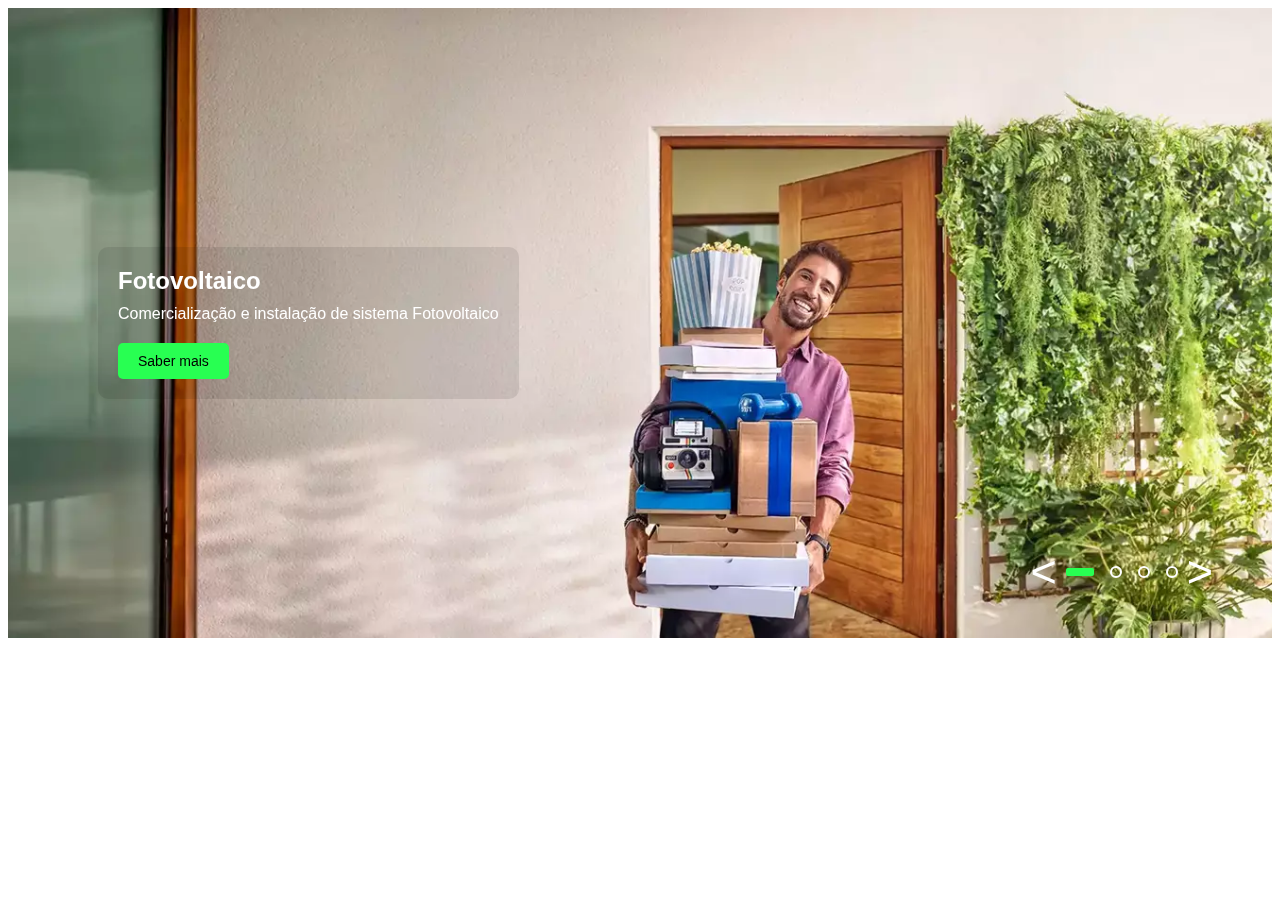
==== index.html @ 0aa98fdd "Add files via upload" ====
<!DOCTYPE html>
<html lang="en">
  <head>
    <meta charset="UTF-8" />
    <title>Custom Image Carousel</title>
    <!-- Swiper CSS -->
    <link rel="stylesheet" href="https://unpkg.com/swiper/swiper-bundle.min.css" />
    <style>
      #carousel {
        width: 100%;
        max-width: 1425px;
        height: 70vh; /* 70% of the viewport height */
        margin: auto;
        overflow: hidden;
        position: relative;
        font-family: Arial, sans-serif;
        background-color: #73a6ad; /* Corresponding background */
      }

      .swiper-wrapper {
        display: flex;
        height: 100%; /* Ensure ul takes full height of the carousel */
      }

      .swiper-slide {
        width: 100%;
        height: 100%; /* Ensure li takes full height of the carousel */
        position: relative;
      }

      #carousel img {
        width: 100%;
        height: 100%;
        object-fit: cover; /* Maintain aspect ratio, cover the container */
        display: block;
      }

      .HeadingSlider__content {
        display: flex;
        flex-direction: column;
        justify-content: center;
        align-items: flex-start; /* Align items to the start (left) */
        position: absolute;
        top: 50%;
        left: 90px;
        transform: translateY(-50%);
        background-color: rgba(0, 0, 0, 0.09);
        color: #fff;
        padding: 20px;
        border-radius: 10px;
      }

      .mainHeadingSlider__title {
        max-width: 618px;
        margin-bottom: 8px;
        font-size: 24px;
        margin: 0;
      }

      .mainHeadingSlider__description {
        font-size: 16px;
        max-width: 547px;
        margin: 10px 0;
      }

      .mainHeadingSlider__button {
        display: inline-block; /* Ensure the button keeps its intrinsic size */
        padding: 10px 20px;
        background-color: #28ff52;
        color: #000;
        text-decoration: none;
        border-radius: 5px;
        font-size: 14px;
        margin-top: 10px; /* Add some space above the button */
        width: auto; /* Ensure the button does not stretch */
      }

      #carousel .carousel-controls {
        position: absolute;
        bottom: 40px;
        right: 58px;
        display: flex;
        align-items: center;
        z-index: 10;
      }

      #carousel .carousel-control {
        display: inline-block;
        cursor: pointer;
        font-size: 45px;
        color: #ffffff;
        padding: 0px;
        margin: 0 1px; /* Space between controls and indicators */
      }

      #carousel .carousel-indicators {
        display: flex;
        align-items: center;
        justify-content: center;
        z-index: 10;
      }

      #carousel .dot {
        display: inline-block;
        width: 8px;
        height: 8px;
        border: 2px solid currentColor;
        background-color: transparent;
        border-radius: 100%;
        opacity: 1;
        margin: 0 8px;
        transition: width 0.25s ease;
        color: #ffffff;
        cursor: pointer;
      }

      #carousel .dot.active {
        width: 24px;
        height: 4px;
        border-radius: 2px;
        border: 2px solid #28ff52;
        background-color: #28ff52;
        margin: 0 8px;
        transition: width 0.25s ease;
        cursor: pointer;
      }
    </style>
  </head>
  <body>
    <div id="carousel" class="swiper-container">
      <div class="swiper-wrapper">
        <div class="swiper-slide">
          <a href="/fotovoltaico">
            <img src="1.webp" alt="Image 1" />
          </a>
          <div class="HeadingSlider__content">
            <h2 class="mainHeadingSlider__title">Fotovoltaico</h2>
            <p class="mainHeadingSlider__description">
              Comercialização e instalação de sistema Fotovoltaico
            </p>
            <a href="/fotovoltaico" class="mainHeadingSlider__button"
              >Saber mais</a
            >
          </div>
        </div>
        <div class="swiper-slide">
          <a href="/pagina-inicial">
            <img src="2.webp" alt="Image 2" />
          </a>
          <div class="HeadingSlider__content">
            <h2 class="mainHeadingSlider__title">Baterias</h2>
            <p class="mainHeadingSlider__description">
              Soluções em reparação e venda de baterias de lítio
            </p>
            <a href="/pagina-inicial" class="mainHeadingSlider__button"
              >Saber mais</a
            >
          </div>
        </div>
        <div class="swiper-slide"> 
          <a href="/safe-oakcharger" >
            <img src="3.webp" alt="Image 3" />
          </a>
          <div class="HeadingSlider__content">
            <h2 class="mainHeadingSlider__title">Safe OakCharger</h2>
            <p class="mainHeadingSlider__description">
              Segurança não é um luxo. Adira já seu plano e fique tranquilo
              contra os imprevistos.
            </p>
            <a href="/safe-oakcharger" class="mainHeadingSlider__button"
              >Saber mais</a
            >
          </div>
        </div>
        <div class="swiper-slide">
          <a href="/loja" >
            <img src="4.webp" alt="Image 4" />
        </a>
          <div class="HeadingSlider__content">
            <h2 class="mainHeadingSlider__title">Loja</h2>
            <p class="mainHeadingSlider__description">
              A maior e melhor loja baterias de lítio de Portugal.
            </p>
            <a href="/loja" class="mainHeadingSlider__button">Saber mais</a>
          </div>
        </div>
      </div>
      <div class="carousel-controls">
        <div class="carousel-control prev">&lt;</div>
        <div class="carousel-indicators">
          <div class="dot active"></div>
          <div class="dot"></div>
          <div class="dot"></div>
          <div class="dot"></div>
        </div>
        <div class="carousel-control next">&gt;</div>
      </div>
    </div>

    <!-- Swiper JS -->
    <script src="https://unpkg.com/swiper/swiper-bundle.min.js"></script>
    <script>
      document.addEventListener("DOMContentLoaded", function () {
        const swiper = new Swiper(".swiper-container", {
          loop: true,
          pagination: {
            el: ".carousel-indicators",
            clickable: true,
            renderBullet: function (index, className) {
              return `<div class="${className} dot"></div>`;
            },
          },
          navigation: {
            nextEl: ".next",
            prevEl: ".prev",
          },
          autoplay: {
            delay: 3000,
          },
        });

        const updateIndicators = () => {
          document.querySelectorAll(".dot").forEach((dot, index) => {
            dot.classList.toggle("active", index === swiper.realIndex);
          });
        };

        swiper.on("slideChange", updateIndicators);
        updateIndicators();
      });
    </script>
  </body>
</html>
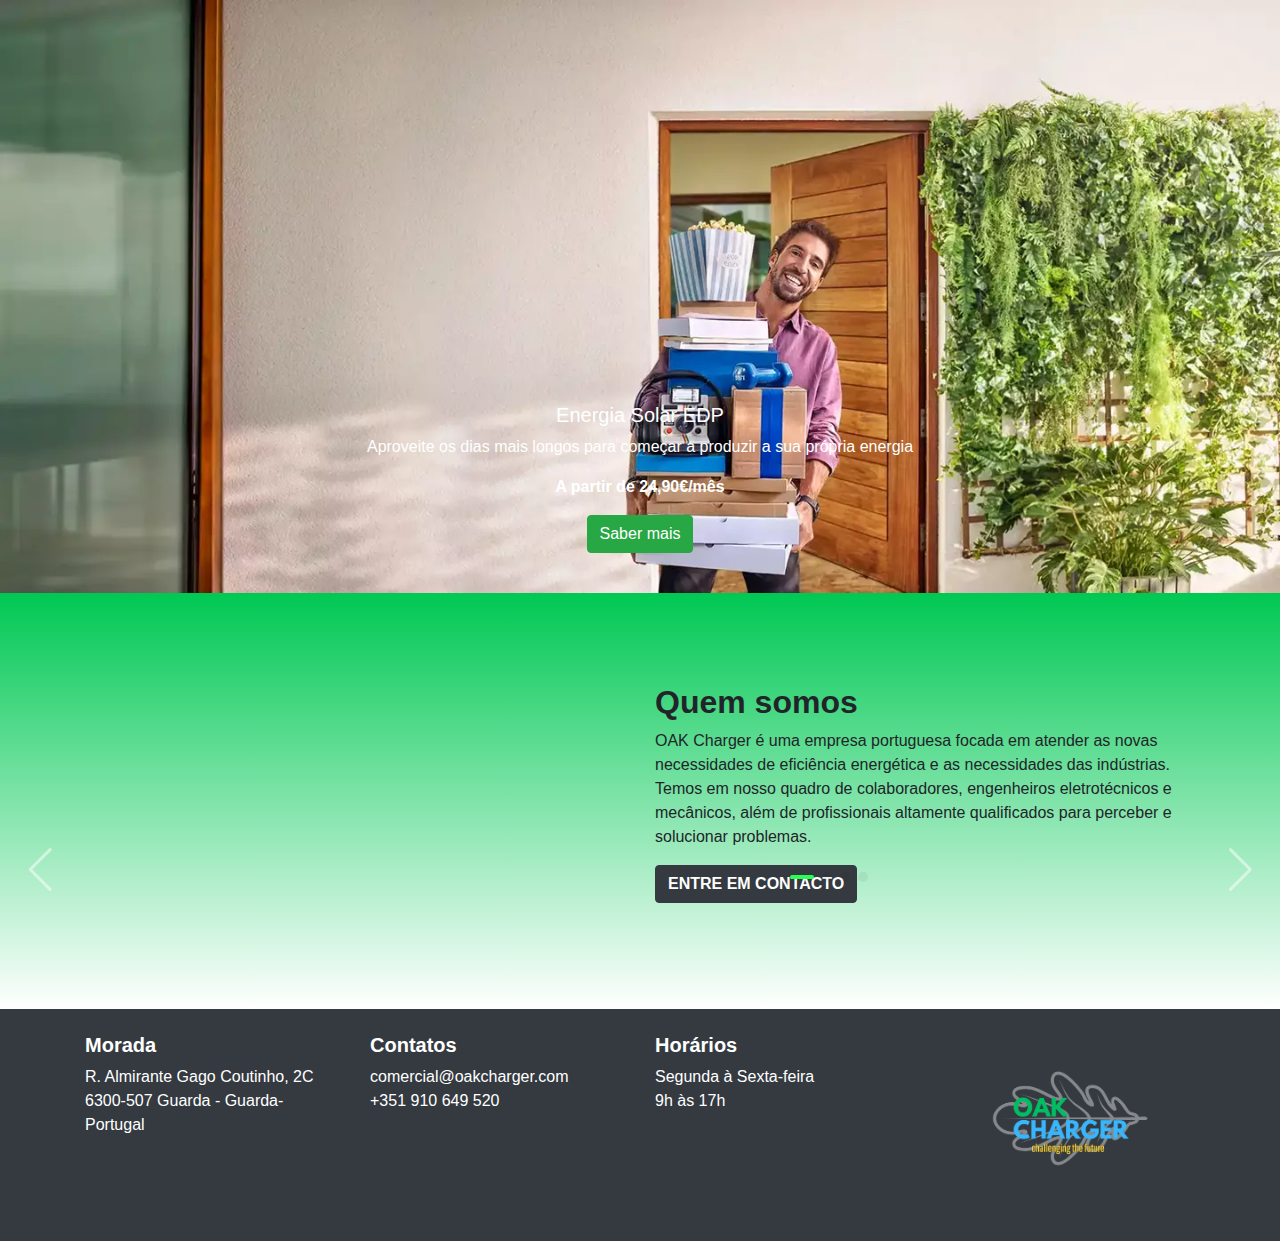
==== commit 5ec81cf1: "update init codig for verification" ====
--- a/index.html
+++ b/index.html
@@ -1,233 +1,138 @@
 <!DOCTYPE html>
-<html lang="en">
-  <head>
-    <meta charset="UTF-8" />
-    <title>Custom Image Carousel</title>
-    <!-- Swiper CSS -->
-    <link rel="stylesheet" href="https://unpkg.com/swiper/swiper-bundle.min.css" />
-    <style>
-      #carousel {
-        width: 100%;
-        max-width: 1425px;
-        height: 70vh; /* 70% of the viewport height */
-        margin: auto;
-        overflow: hidden;
-        position: relative;
-        font-family: Arial, sans-serif;
-        background-color: #73a6ad; /* Corresponding background */
-      }
+<html lang="pt">
+<head>
+    <meta charset="UTF-8">
+    <meta name="viewport" content="width=device-width, initial-scale=1.0">
+    <title>Inicial - OAK Charger</title>
+    <!-- Bootstrap CSS -->
+    <link href="https://maxcdn.bootstrapcdn.com/bootstrap/4.5.2/css/bootstrap.min.css" rel="stylesheet">
+    <link rel="stylesheet" href="https://unpkg.com/swiper/swiper-bundle.min.css">
+    <link rel="stylesheet" href="css/styles.css">
+</head>
+<body>
+    <!-- Carrossel -->
+    <div class="swiper-container">
+        <div class="swiper-wrapper">
+            <div class="swiper-slide">
+                <img src="/imgs/1.webp" class="img-fluid" alt="Imagem 1">
+                <div class="carousel-caption d-none d-md-block">
+                    <h5>Energia Solar EDP</h5>
+                    <p>Aproveite os dias mais longos para começar a produzir a sua própria energia</p>
+                    <p><strong>A partir de 24,90€/mês</strong></p>
+                    <a href="#saber-mais" class="btn btn-success">Saber mais</a>
+                </div>
+            </div>
+            <div class="swiper-slide">
+                <img src="/imgs/2.webp" class="img-fluid" alt="Imagem 2">
+                <div class="carousel-caption d-none d-md-block">
+                    <h5>Energia Solar EDP</h5>
+                    <p>Aproveite os dias mais longos para começar a produzir a sua própria energia</p>
+                    <p><strong>A partir de 24,90€/mês</strong></p>
+                    <a href="#saber-mais" class="btn btn-success">Saber mais</a>
+                </div>
+            </div>
+            <div class="swiper-slide">
+                <img src="/imgs/3.webp" class="img-fluid" alt="Imagem 3">
+                <div class="carousel-caption d-none d-md-block">
+                    <h5>Energia Solar EDP</h5>
+                    <p>Aproveite os dias mais longos para começar a produzir a sua própria energia</p>
+                    <p><strong>A partir de 24,90€/mês</strong></p>
+                    <a href="#saber-mais" class="btn btn-success">Saber mais</a>
+                </div>
+            </div>
+            <div class="swiper-slide">
+                <img src="/imgs/4.webp" class="img-fluid" alt="Imagem 4">
+                <div class="carousel-caption d-none d-md-block">
+                    <h5>Energia Solar EDP</h5>
+                    <p>Aproveite os dias mais longos para começar a produzir a sua própria energia</p>
+                    <p><strong>A partir de 24,90€/mês</strong></p>
+                    <a href="#saber-mais" class="btn btn-success">Saber mais</a>
+                </div>
+            </div>
+        </div>
+        <div class="carousel-controls">
+            <div class="swiper-button-prev prev"></div>
+            <div class="swiper-pagination carousel-indicators"></div>
+            <div class="swiper-button-next next"></div>
+        </div>
+    </div>
 
-      .swiper-wrapper {
-        display: flex;
-        height: 100%; /* Ensure ul takes full height of the carousel */
-      }
+    <!-- Seção "Quem Somos" -->
+    <section class="about-us-section bg-light py-5">
+        <div class="container">
+            <div class="row">
+                <div class="col-md-6 mb-3">
+                    <div class="embed-responsive embed-responsive-16by9">
+                        <iframe class="embed-responsive-item" src="https://www.youtube.com/embed/your-video-id" allowfullscreen></iframe>
+                    </div>
+                </div>
+                <div class="col-md-6 mb-3 d-flex flex-column justify-content-center">
+                    <h2>Quem somos</h2>
+                    <p>OAK Charger é uma empresa portuguesa focada em atender as novas necessidades de eficiência energética e as necessidades das indústrias. Temos em nosso quadro de colaboradores, engenheiros eletrotécnicos e mecânicos, além de profissionais altamente qualificados para perceber e solucionar problemas.</p>
+                    <a href="#contact" class="btn btn-dark mt-3 align-self-start">Entre em Contacto</a>
+                </div>
+            </div>
+        </div>
+    </section>
 
-      .swiper-slide {
-        width: 100%;
-        height: 100%; /* Ensure li takes full height of the carousel */
-        position: relative;
-      }
-
-      #carousel img {
-        width: 100%;
-        height: 100%;
-        object-fit: cover; /* Maintain aspect ratio, cover the container */
-        display: block;
-      }
-
-      .HeadingSlider__content {
-        display: flex;
-        flex-direction: column;
-        justify-content: center;
-        align-items: flex-start; /* Align items to the start (left) */
-        position: absolute;
-        top: 50%;
-        left: 90px;
-        transform: translateY(-50%);
-        background-color: rgba(0, 0, 0, 0.09);
-        color: #fff;
-        padding: 20px;
-        border-radius: 10px;
-      }
-
-      .mainHeadingSlider__title {
-        max-width: 618px;
-        margin-bottom: 8px;
-        font-size: 24px;
-        margin: 0;
-      }
-
-      .mainHeadingSlider__description {
-        font-size: 16px;
-        max-width: 547px;
-        margin: 10px 0;
-      }
-
-      .mainHeadingSlider__button {
-        display: inline-block; /* Ensure the button keeps its intrinsic size */
-        padding: 10px 20px;
-        background-color: #28ff52;
-        color: #000;
-        text-decoration: none;
-        border-radius: 5px;
-        font-size: 14px;
-        margin-top: 10px; /* Add some space above the button */
-        width: auto; /* Ensure the button does not stretch */
-      }
-
-      #carousel .carousel-controls {
-        position: absolute;
-        bottom: 40px;
-        right: 58px;
-        display: flex;
-        align-items: center;
-        z-index: 10;
-      }
-
-      #carousel .carousel-control {
-        display: inline-block;
-        cursor: pointer;
-        font-size: 45px;
-        color: #ffffff;
-        padding: 0px;
-        margin: 0 1px; /* Space between controls and indicators */
-      }
-
-      #carousel .carousel-indicators {
-        display: flex;
-        align-items: center;
-        justify-content: center;
-        z-index: 10;
-      }
-
-      #carousel .dot {
-        display: inline-block;
-        width: 8px;
-        height: 8px;
-        border: 2px solid currentColor;
-        background-color: transparent;
-        border-radius: 100%;
-        opacity: 1;
-        margin: 0 8px;
-        transition: width 0.25s ease;
-        color: #ffffff;
-        cursor: pointer;
-      }
-
-      #carousel .dot.active {
-        width: 24px;
-        height: 4px;
-        border-radius: 2px;
-        border: 2px solid #28ff52;
-        background-color: #28ff52;
-        margin: 0 8px;
-        transition: width 0.25s ease;
-        cursor: pointer;
-      }
-    </style>
-  </head>
-  <body>
-    <div id="carousel" class="swiper-container">
-      <div class="swiper-wrapper">
-        <div class="swiper-slide">
-          <a href="/fotovoltaico">
-            <img src="1.webp" alt="Image 1" />
-          </a>
-          <div class="HeadingSlider__content">
-            <h2 class="mainHeadingSlider__title">Fotovoltaico</h2>
-            <p class="mainHeadingSlider__description">
-              Comercialização e instalação de sistema Fotovoltaico
-            </p>
-            <a href="/fotovoltaico" class="mainHeadingSlider__button"
-              >Saber mais</a
-            >
-          </div>
+    <!-- Footer -->
+    <footer class="bg-dark text-white py-4">
+        <div class="container">
+            <div class="row">
+                <div class="col-md-3 col-12 mb-3">
+                    <h5>Morada</h5>
+                    <p>R. Almirante Gago Coutinho, 2C<br>
+                    6300-507 Guarda - Guarda- Portugal</p>
+                </div>
+                <div class="col-md-3 col-12 mb-3">
+                    <h5>Contatos</h5>
+                    <p>comercial@oakcharger.com<br>
+                    +351 910 649 520</p>
+                </div>
+                <div class="col-md-3 col-12 mb-3">
+                    <h5>Horários</h5>
+                    <p>Segunda à Sexta-feira<br>
+                    9h às 17h</p>
+                </div>
+                <div class="col-md-3 col-12 mb-3 d-flex align-items-center justify-content-center">
+                    <img src="/imgs/logo.avif" alt="Oak Charger Logo" class="img-fluid" style="max-width: 200px; max-height: 250px;">
+                </div>
+            </div>
         </div>
-        <div class="swiper-slide">
-          <a href="/pagina-inicial">
-            <img src="2.webp" alt="Image 2" />
-          </a>
-          <div class="HeadingSlider__content">
-            <h2 class="mainHeadingSlider__title">Baterias</h2>
-            <p class="mainHeadingSlider__description">
-              Soluções em reparação e venda de baterias de lítio
-            </p>
-            <a href="/pagina-inicial" class="mainHeadingSlider__button"
-              >Saber mais</a
-            >
-          </div>
-        </div>
-        <div class="swiper-slide"> 
-          <a href="/safe-oakcharger" >
-            <img src="3.webp" alt="Image 3" />
-          </a>
-          <div class="HeadingSlider__content">
-            <h2 class="mainHeadingSlider__title">Safe OakCharger</h2>
-            <p class="mainHeadingSlider__description">
-              Segurança não é um luxo. Adira já seu plano e fique tranquilo
-              contra os imprevistos.
-            </p>
-            <a href="/safe-oakcharger" class="mainHeadingSlider__button"
-              >Saber mais</a
-            >
-          </div>
-        </div>
-        <div class="swiper-slide">
-          <a href="/loja" >
-            <img src="4.webp" alt="Image 4" />
-        </a>
-          <div class="HeadingSlider__content">
-            <h2 class="mainHeadingSlider__title">Loja</h2>
-            <p class="mainHeadingSlider__description">
-              A maior e melhor loja baterias de lítio de Portugal.
-            </p>
-            <a href="/loja" class="mainHeadingSlider__button">Saber mais</a>
-          </div>
-        </div>
-      </div>
-      <div class="carousel-controls">
-        <div class="carousel-control prev">&lt;</div>
-        <div class="carousel-indicators">
-          <div class="dot active"></div>
-          <div class="dot"></div>
-          <div class="dot"></div>
-          <div class="dot"></div>
-        </div>
-        <div class="carousel-control next">&gt;</div>
-      </div>
-    </div>
+    </footer>
 
     <!-- Swiper JS -->
     <script src="https://unpkg.com/swiper/swiper-bundle.min.js"></script>
+    <!-- Custom JS -->
     <script>
-      document.addEventListener("DOMContentLoaded", function () {
-        const swiper = new Swiper(".swiper-container", {
-          loop: true,
-          pagination: {
-            el: ".carousel-indicators",
-            clickable: true,
-            renderBullet: function (index, className) {
-              return `<div class="${className} dot"></div>`;
-            },
-          },
-          navigation: {
-            nextEl: ".next",
-            prevEl: ".prev",
-          },
-          autoplay: {
-            delay: 3000,
-          },
+        document.addEventListener("DOMContentLoaded", function () {
+            const swiper = new Swiper(".swiper-container", {
+                loop: true,
+                pagination: {
+                    el: ".carousel-indicators",
+                    clickable: true,
+                    renderBullet: function (index, className) {
+                        return `<div class="${className} dot"></div>`;
+                    },
+                },
+                navigation: {
+                    nextEl: ".next",
+                    prevEl: ".prev",
+                },
+                autoplay: {
+                    delay: 3000,
+                },
+            });
+
+            const updateIndicators = () => {
+                document.querySelectorAll(".dot").forEach((dot, index) => {
+                    dot.classList.toggle("active", index === swiper.realIndex);
+                });
+            };
+
+            swiper.on("slideChange", updateIndicators);
+            updateIndicators();
         });
-
-        const updateIndicators = () => {
-          document.querySelectorAll(".dot").forEach((dot, index) => {
-            dot.classList.toggle("active", index === swiper.realIndex);
-          });
-        };
-
-        swiper.on("slideChange", updateIndicators);
-        updateIndicators();
-      });
     </script>
-  </body>
+</body>
 </html>
--- a/css/styles.css
+++ b/css/styles.css
@@ -0,0 +1,75 @@
+body {
+    font-family: Arial, sans-serif;
+}
+
+footer h5 {
+    font-weight: bold;
+}
+
+footer p {
+    margin: 0;
+}
+
+.about-us-section {
+    background: linear-gradient(to bottom, #00c853, #fff);
+}
+
+.about-us-section h2 {
+    font-weight: bold;
+}
+
+.about-us-section p {
+    margin: 0;
+}
+
+.about-us-section a.btn {
+    font-weight: bold;
+    text-transform: uppercase;
+}
+
+.carousel-controls {
+    position: absolute;
+    bottom: 10px;
+    right: 10px;
+    left: 10px;
+    display: flex;
+    align-items: center;
+    justify-content: space-between;
+    z-index: 15;
+}
+
+.swiper-button-prev, .swiper-button-next {
+    position: relative;
+    z-index: 15;
+    display: flex;
+    align-items: center;
+    justify-content: center;
+    width: 40px;
+    height: 40px;
+    color: #fff;
+    text-align: center;
+    opacity: 0.5;
+}
+
+.swiper-pagination {
+    display: flex;
+    justify-content: center;
+    align-items: center;
+}
+
+.dot {
+    width: 10px;
+    height: 10px;
+    margin: 0 5px;
+    background-color: rgba(0, 0, 0, 0.25);
+    border-radius: 50%;
+    transition: background-color 0.3s;
+}
+
+.dot.active {
+    width: 24px;
+    height: 4px;
+    border-radius: 2px;
+    background-color: #28ff52;
+    border: 2px solid #28ff52;
+}
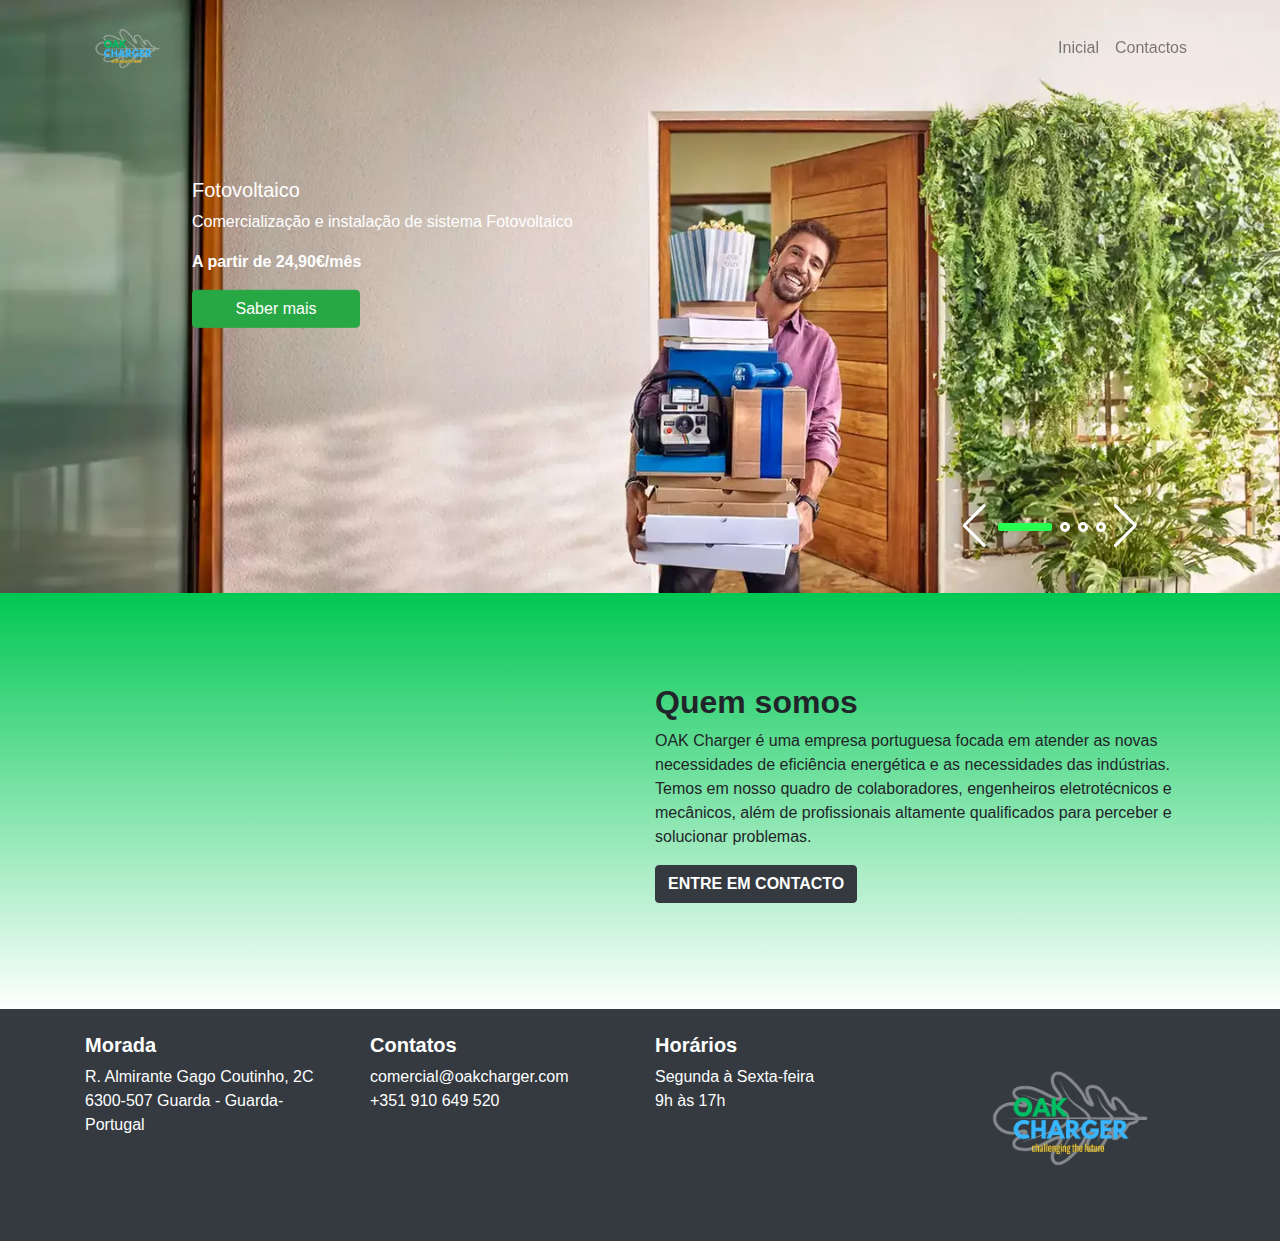
==== commit dbbc9ec1: "Update index.html" ====
--- a/index.html
+++ b/index.html
@@ -6,54 +6,92 @@
     <title>Inicial - OAK Charger</title>
     <!-- Bootstrap CSS -->
     <link href="https://maxcdn.bootstrapcdn.com/bootstrap/4.5.2/css/bootstrap.min.css" rel="stylesheet">
+    <!-- Swiper CSS -->
     <link rel="stylesheet" href="https://unpkg.com/swiper/swiper-bundle.min.css">
     <link rel="stylesheet" href="css/styles.css">
+    <!-- Font Awesome for icons -->
+    <link rel="stylesheet" href="https://cdnjs.cloudflare.com/ajax/libs/font-awesome/5.15.4/css/all.min.css">
 </head>
 <body>
-    <!-- Carrossel -->
+    <!-- Navbar -->
+    <nav id="navbar" class="navbar navbar-expand-lg fixed-top navbar-light">
+        <div class="container">
+            <a class="navbar-brand" href="/">
+                <img src="./imgs/logo.avif" alt="OAK Charger Logo" style="height: 70px;">
+            </a>
+            <button class="navbar-toggler" type="button" data-toggle="collapse" data-target="#navbarNav" aria-controls="navbarNav" aria-expanded="false" aria-label="Toggle navigation">
+                <span class="navbar-toggler-icon"></span>
+            </button>
+            <div class="collapse navbar-collapse justify-content-end" id="navbarNav">
+                <ul class="navbar-nav">
+                    <li class="nav-item">
+                        <a class="nav-link" href="/">Inicial</a>
+                    </li>
+                    <li class="nav-item">
+                        <a class="nav-link" href="pages/contactos.html">Contactos</a>
+                    </li>
+                </ul>
+            </div>
+        </div>
+    </nav>
+
+    <!-- Swiper -->
     <div class="swiper-container">
         <div class="swiper-wrapper">
             <div class="swiper-slide">
-                <img src="/imgs/1.webp" class="img-fluid" alt="Imagem 1">
+                <a href="/pages/fotovoltaico.html">
+                    <img src="./imgs/1.webp" class="d-block w-100 carousel-img" alt="Imagem fotovoltaico">
+                </a>
                 <div class="carousel-caption d-none d-md-block">
-                    <h5>Energia Solar EDP</h5>
-                    <p>Aproveite os dias mais longos para começar a produzir a sua própria energia</p>
+                    <h5>Fotovoltaico</h5>
+                    <p>Comercialização e instalação de sistema Fotovoltaico</p>
                     <p><strong>A partir de 24,90€/mês</strong></p>
-                    <a href="#saber-mais" class="btn btn-success">Saber mais</a>
+                    <a href="/pages/fotovoltaico.html" class="btn btn-success btn-saber-mais">Saber mais</a>
                 </div>
             </div>
             <div class="swiper-slide">
-                <img src="/imgs/2.webp" class="img-fluid" alt="Imagem 2">
+                <a href="/pages/bateria.html">
+                    <img src="./imgs/2.webp" class="d-block w-100 carousel-img" alt="Imagem lítio">
+
+                </a>
                 <div class="carousel-caption d-none d-md-block">
-                    <h5>Energia Solar EDP</h5>
-                    <p>Aproveite os dias mais longos para começar a produzir a sua própria energia</p>
+                    <h5>Baterias de lítio</h5>
+                    <p>Soluções em reparação e venda de baterias de lítio
+                    </p>
                     <p><strong>A partir de 24,90€/mês</strong></p>
-                    <a href="#saber-mais" class="btn btn-success">Saber mais</a>
+                    <a href="/pages/bateria.html" class="btn btn-success btn-saber-mais">Saber mais</a>
                 </div>
             </div>
             <div class="swiper-slide">
-                <img src="/imgs/3.webp" class="img-fluid" alt="Imagem 3">
+                <a href="/pages/safe-oakcharger.html">
+                    <img src="./imgs/3.webp" class="d-block w-100 carousel-img" alt="Imagem 3">
+                </a>
                 <div class="carousel-caption d-none d-md-block">
-                    <h5>Energia Solar EDP</h5>
-                    <p>Aproveite os dias mais longos para começar a produzir a sua própria energia</p>
+                    <h5>Segurança não é um luxo</h5>
+                    <p>
+
+                        Adira já seu plano e fique tranquilo contra os imprevistos.</p>
                     <p><strong>A partir de 24,90€/mês</strong></p>
-                    <a href="#saber-mais" class="btn btn-success">Saber mais</a>
+                    <a href="/pages/safe-oakcharger.html" class="btn btn-success btn-saber-mais">Saber mais</a>
                 </div>
             </div>
             <div class="swiper-slide">
-                <img src="/imgs/4.webp" class="img-fluid" alt="Imagem 4">
+                <a href="/pages/loja.html">
+                    <img src="./imgs/4.webp" class="d-block w-100 carousel-img" alt="Imagem Loja">
+                </a>
                 <div class="carousel-caption d-none d-md-block">
                     <h5>Energia Solar EDP</h5>
-                    <p>Aproveite os dias mais longos para começar a produzir a sua própria energia</p>
+                    <p>maior e melhor loja baterias de lítio de Portugal</p>
                     <p><strong>A partir de 24,90€/mês</strong></p>
-                    <a href="#saber-mais" class="btn btn-success">Saber mais</a>
+                    <a href="/pages/loja.html" class="btn btn-success btn-saber-mais">Saber mais</a>
                 </div>
             </div>
         </div>
-        <div class="carousel-controls">
-            <div class="swiper-button-prev prev"></div>
-            <div class="swiper-pagination carousel-indicators"></div>
-            <div class="swiper-button-next next"></div>
+        <!-- Add Pagination and Navigation -->
+        <div class="swiper-controls">
+            <div class="swiper-button-prev"></div>
+            <div class="swiper-pagination"></div>
+            <div class="swiper-button-next"></div>
         </div>
     </div>
 
@@ -63,7 +101,7 @@
             <div class="row">
                 <div class="col-md-6 mb-3">
                     <div class="embed-responsive embed-responsive-16by9">
-                        <iframe class="embed-responsive-item" src="https://www.youtube.com/embed/your-video-id" allowfullscreen></iframe>
+                        <iframe class="embed-responsive-item" width="486" height="273" src="https://www.youtube.com/embed/bVKfEsIq-BM?list=TLGGEj_DQ574YowxNjA1MjAyNA" title="OAK Charger - Apresentação" frameborder="0" allow="accelerometer; autoplay; clipboard-write; encrypted-media; gyroscope; picture-in-picture; web-share" referrerpolicy="strict-origin-when-cross-origin" allowfullscreen></iframe>
                     </div>
                 </div>
                 <div class="col-md-6 mb-3 d-flex flex-column justify-content-center">
@@ -95,43 +133,42 @@
                     9h às 17h</p>
                 </div>
                 <div class="col-md-3 col-12 mb-3 d-flex align-items-center justify-content-center">
-                    <img src="/imgs/logo.avif" alt="Oak Charger Logo" class="img-fluid" style="max-width: 200px; max-height: 250px;">
+                    <img src="./imgs/logo.avif" alt="Oak Charger Logo" class="img-fluid" style="max-width: 200px; max-height: 250px;">
                 </div>
             </div>
         </div>
     </footer>
 
-    <!-- Swiper JS -->
+    <!-- jQuery, Bootstrap JS, Swiper JS and dependencies -->
+    <script src="https://code.jquery.com/jquery-3.5.1.min.js"></script>
+    <script src="https://cdn.jsdelivr.net/npm/@popperjs/core@2.9.2/dist/umd/popper.min.js"></script>
+    <script src="https://maxcdn.bootstrapcdn.com/bootstrap/4.5.2/js/bootstrap.min.js"></script>
     <script src="https://unpkg.com/swiper/swiper-bundle.min.js"></script>
-    <!-- Custom JS -->
     <script>
-        document.addEventListener("DOMContentLoaded", function () {
-            const swiper = new Swiper(".swiper-container", {
-                loop: true,
-                pagination: {
-                    el: ".carousel-indicators",
-                    clickable: true,
-                    renderBullet: function (index, className) {
-                        return `<div class="${className} dot"></div>`;
-                    },
-                },
-                navigation: {
-                    nextEl: ".next",
-                    prevEl: ".prev",
-                },
-                autoplay: {
-                    delay: 3000,
-                },
-            });
+        // JavaScript para alternar a classe da navbar ao rolar a página
+        window.onscroll = function() {
+            var navbar = document.getElementById("navbar");
+            if (window.scrollY > 50) {
+                navbar.classList.add("navbar-scroll");
+            } else {
+                navbar.classList.remove("navbar-scroll");
+            }
+        };
 
-            const updateIndicators = () => {
-                document.querySelectorAll(".dot").forEach((dot, index) => {
-                    dot.classList.toggle("active", index === swiper.realIndex);
-                });
-            };
-
-            swiper.on("slideChange", updateIndicators);
-            updateIndicators();
+        // JavaScript para inicializar o Swiper
+        var swiper = new Swiper('.swiper-container', {
+            loop: true,
+            pagination: {
+                el: '.swiper-pagination',
+                clickable: true,
+            },
+            navigation: {
+                nextEl: '.swiper-button-next',
+                prevEl: '.swiper-button-prev',
+            },
+            autoplay: {
+                delay: 5000,
+            },
         });
     </script>
 </body>
--- a/css/styles.css
+++ b/css/styles.css
@@ -1,5 +1,27 @@
 body {
     font-family: Arial, sans-serif;
+}
+
+.navbar {
+    transition: background-color 0.3s, box-shadow 0.3s;
+}
+
+.navbar-light {
+    background-color: transparent;
+}
+
+.navbar-scroll {
+    background-color: white !important;
+    box-shadow: 0 2px 4px rgba(0,0,0,0.1);
+}
+
+.navbar-nav .nav-link {
+    color: green;
+}
+
+.navbar-nav .nav-link.active {
+    color: blue;
+    font-weight: bold;
 }
 
 footer h5 {
@@ -27,49 +49,105 @@
     text-transform: uppercase;
 }
 
-.carousel-controls {
+.carousel-inner {
+    display: flex;
+    align-items: center; /* Vertically center items */
+}
+
+.carousel-caption {
+    left: 15%;
+    right: auto;
+    text-align: left;
+    top: 50%;
+    transform: translateY(-50%);
+}
+
+.swiper-container {
+    position: relative;
+}
+
+.swiper-controls {
     position: absolute;
-    bottom: 10px;
-    right: 10px;
-    left: 10px;
+    bottom: 100px;
+    right: 10%;
     display: flex;
     align-items: center;
-    justify-content: space-between;
-    z-index: 15;
+    gap: 5px;
+    width: 200px
 }
 
-.swiper-button-prev, .swiper-button-next {
-    position: relative;
-    z-index: 15;
-    display: flex;
-    align-items: center;
-    justify-content: center;
-    width: 40px;
-    height: 40px;
+.swiper-button-prev,
+.swiper-button-next {
+    display: inline-block;
+    cursor: pointer;
+    font-size: 45px;
     color: #fff;
-    text-align: center;
-    opacity: 0.5;
+    padding: 0;
+    margin: 0 1px;
+    transition: color 0.3s;
+}
+
+.swiper-button-prev:hover,
+.swiper-button-next:hover {
+    color: #28ff52;
 }
 
 .swiper-pagination {
     display: flex;
+    align-items: center;
     justify-content: center;
-    align-items: center;
+    top:34px !important;
 }
 
-.dot {
+.swiper-pagination .swiper-pagination-bullet {
     width: 10px;
     height: 10px;
-    margin: 0 5px;
-    background-color: rgba(0, 0, 0, 0.25);
-    border-radius: 50%;
-    transition: background-color 0.3s;
+    border: 3px solid #fff;
+    background-color: transparent;
+    border-radius: 100%;
+    opacity: 1;
+    margin: 0 8px;
+    transition: width 0.25s ease;
+    cursor: pointer;
 }
 
-.dot.active {
-    width: 24px;
-    height: 4px;
+.swiper-pagination .swiper-pagination-bullet-active {
+    width: 54px;
+    height: 8px;
     border-radius: 2px;
     background-color: #28ff52;
     border: 2px solid #28ff52;
 }
+
+.btn-saber-mais {
+    min-width: 168px;
+}
+
+.carousel-img {
+    object-fit: cover;
+    height: 100%;
+}
+
+/* Media queries for responsive design */
+@media (max-width: 768px) {
+    .carousel-inner {
+        height: 50vh; /* Adjust height for mobile */
+    }
+    .carousel-caption {
+        font-size: 14px;
+    }
+    .btn-saber-mais {
+        font-size: 12px;
+        padding: 8px 12px;
+    }
+}
+
+@media (max-width: 576px) {
+    .carousel-caption {
+        font-size: 12px;
+    }
+    .btn-saber-mais {
+        font-size: 10px;
+        padding: 6px 10px;
+    }
+}
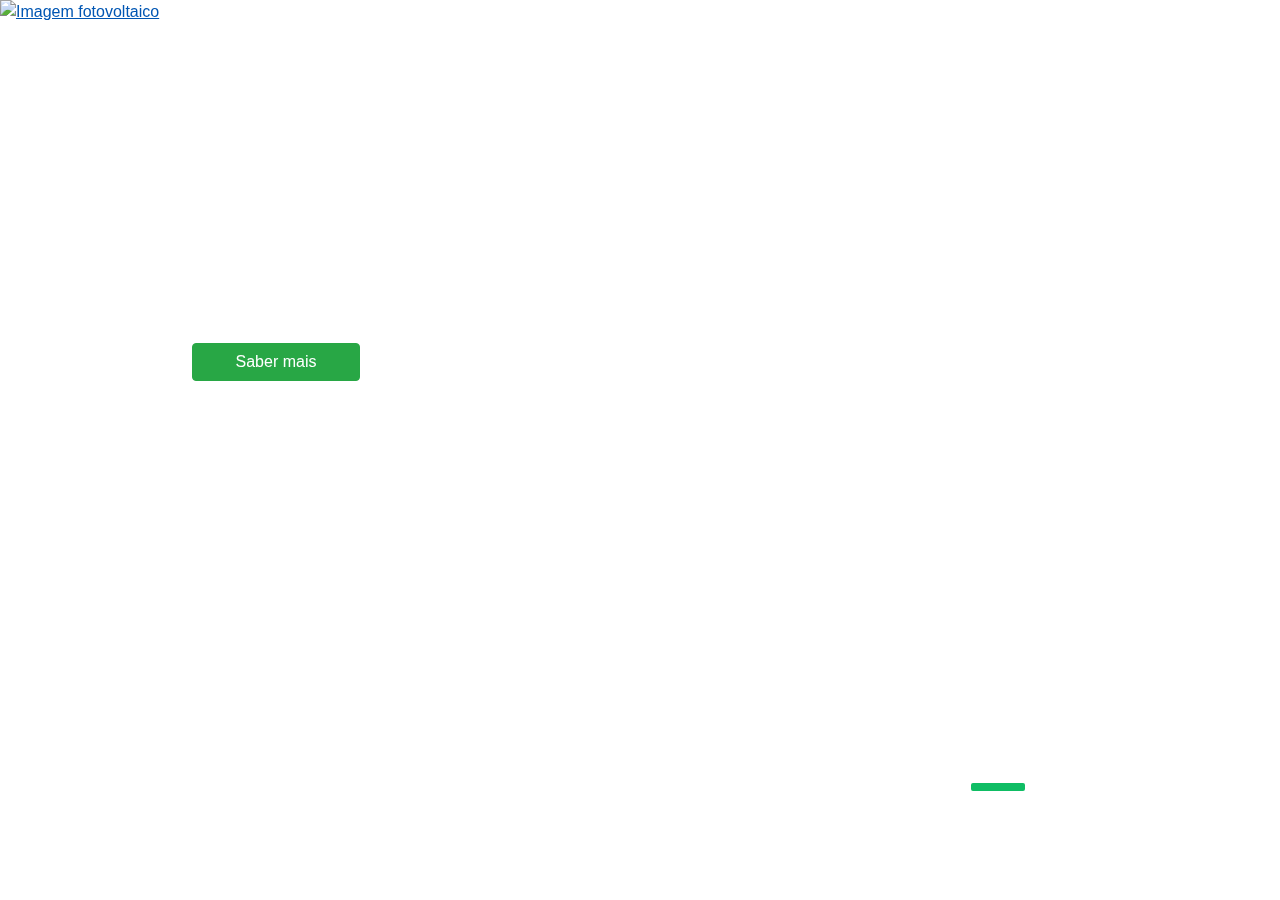
==== commit d2db7358: "Update index.html" ====
--- a/index.html
+++ b/index.html
@@ -1,151 +1,178 @@
 <!DOCTYPE html>
-<html lang="pt">
+<html>
 <head>
-    <meta charset="UTF-8">
+<meta charset="UTF-8">
     <meta name="viewport" content="width=device-width, initial-scale=1.0">
-    <title>Inicial - OAK Charger</title>
-    <!-- Bootstrap CSS -->
+
     <link href="https://maxcdn.bootstrapcdn.com/bootstrap/4.5.2/css/bootstrap.min.css" rel="stylesheet">
     <!-- Swiper CSS -->
     <link rel="stylesheet" href="https://unpkg.com/swiper/swiper-bundle.min.css">
-    <link rel="stylesheet" href="css/styles.css">
     <!-- Font Awesome for icons -->
     <link rel="stylesheet" href="https://cdnjs.cloudflare.com/ajax/libs/font-awesome/5.15.4/css/all.min.css">
+<title>Page Title</title>
 </head>
 <body>
-    <!-- Navbar -->
-    <nav id="navbar" class="navbar navbar-expand-lg fixed-top navbar-light">
-        <div class="container">
-            <a class="navbar-brand" href="/">
-                <img src="./imgs/logo.avif" alt="OAK Charger Logo" style="height: 70px;">
-            </a>
-            <button class="navbar-toggler" type="button" data-toggle="collapse" data-target="#navbarNav" aria-controls="navbarNav" aria-expanded="false" aria-label="Toggle navigation">
-                <span class="navbar-toggler-icon"></span>
-            </button>
-            <div class="collapse navbar-collapse justify-content-end" id="navbarNav">
-                <ul class="navbar-nav">
-                    <li class="nav-item">
-                        <a class="nav-link" href="/">Inicial</a>
-                    </li>
-                    <li class="nav-item">
-                        <a class="nav-link" href="pages/contactos.html">Contactos</a>
-                    </li>
-                </ul>
-            </div>
-        </div>
-    </nav>
-
-    <!-- Swiper -->
+    <style>
+        body {
+margin: 0 !important;
+            font-family: 'League Spartan', sans-serif !important;
+width: 100vw; height: 100vh; object-fit: cover; margin: 0;
+        }
+ .secao { margin: 0 !important;}
+        .carousel-inner {
+            display: flex !important;
+            align-items: center !important;
+        }
+        .carousel-caption {
+            left: 15% !important;
+            right: auto !important;
+            text-align: left !important;
+            top: 50% !important;
+            transform: translateY(-50%) !important;
+        }
+        .swiper-container {
+            position: relative !important;
+            width: 100vw; height: 100vh; object-fit: cover; margin: 0;
+        }
+        .swiper-controls {
+            position: absolute !important;
+            bottom: 100px !important;
+            right: 10% !important;
+            display: flex !important;
+            align-items: center !important;
+            gap: 5px !important;
+            width: 230px !important;
+            color: blue;
+            background: blue;
+        }
+        .swiper-button-prev, .swiper-button-next {
+            display: inline-block !important;
+            cursor: pointer !important;
+            font-size: 45px !important;
+            //top: 50% !important;
+            color: #fff !important;
+            margin-top: -47px !important;
+            transition: color 0.3s !important;
+            
+        }
+        .swiper-button-prev:hover,
+        .swiper-button-next:hover {
+            color: #0FBD64 !important;
+        }
+        .swiper-pagination {
+            display: flex !important;
+            align-items: center !important;
+            justify-content: center !important;
+            top: 34px !important !important;
+        }
+        .swiper-pagination .swiper-pagination-bullet {
+            width: 10px !important;
+            height: 10px !important;
+            border: 3px solid #fff !important;
+            background-color: transparent !important;
+            border-radius: 100% !important;
+            opacity: 1 !important;
+            margin: 0 8px !important;
+            transition: width 0.25s ease !important;
+            cursor: pointer !important;
+        }
+        .swiper-pagination .swiper-pagination-bullet-active {
+            width: 54px !important;
+            height: 8px !important;
+            border-radius: 2px !important;
+            background-color: #0FBD64 !important;
+            border: 2px solid #0FBD64 !important;
+        }
+        .btn-saber-mais {
+            min-width: 168px !important;
+        }
+        .carousel-img {
+            object-fit: cover !important;
+            height: 100% !important;
+        }
+        @media (max-width: 768px) {
+            .carousel-inner {
+                height: 50vh !important;
+            }
+            .carousel-caption {
+                font-size: 14px !important;
+            }
+            .btn-saber-mais {
+                font-size: 12px !important;
+                padding: 8px 12px !important;
+            }
+            .swiper-controls {
+                display: none !important;
+            }
+        }
+        @media (max-width: 576px) {
+            .carousel-caption {
+                font-size: 12px !important;
+            }
+            .btn-saber-mais {
+                font-size: 10px !important;
+                padding: 6px 10px !important;
+            }
+        }
+    </style>
     <div class="swiper-container">
         <div class="swiper-wrapper">
             <div class="swiper-slide">
-                <a href="/pages/fotovoltaico.html">
-                    <img src="./imgs/1.webp" class="d-block w-100 carousel-img" alt="Imagem fotovoltaico">
-                </a>
-                <div class="carousel-caption d-none d-md-block">
-                    <h5>Fotovoltaico</h5>
-                    <p>Comercialização e instalação de sistema Fotovoltaico</p>
-                    <p><strong>A partir de 24,90€/mês</strong></p>
-                    <a href="/pages/fotovoltaico.html" class="btn btn-success btn-saber-mais">Saber mais</a>
-                </div>
-            </div>
-            <div class="swiper-slide">
-                <a href="/pages/bateria.html">
-                    <img src="./imgs/2.webp" class="d-block w-100 carousel-img" alt="Imagem lítio">
-
-                </a>
-                <div class="carousel-caption d-none d-md-block">
+                <a href="https://oakcharger.com/fotovoltaico" target="_parent">
+                    <img src="https://files.fm/thumb_show.php?i=s5kqn2v5vh" class="d-block w-100 carousel-img" alt="Imagem fotovoltaico">
+                </a>
+                <div class="carousel-caption d-none d-md-block">
+                    <h1>Painéis Fotovoltaicos</h1>
+                    <h5>Instalação de Painéis Fotovoltaicos e Manutenção.</h5>
+                    <!--<h5><strong>A partir de 24,90€/mês</strong></h5>-->
+                    <a href="https://oakcharger.com/fotovoltaico" class="btn btn-success btn-saber-mais" target="_parent">Saber mais</a>
+                </div>
+            </div>
+            <div class="swiper-slide">
+                <a href="https://oakcharger.com/baterias" target="_parent">
+                    <img src="https://files.fm/thumb_show.php?i=j2kdtrt2bh" class="d-block w-100 carousel-img" alt="Imagem lítio">
+                </a>
+                <div class="carousel-caption d-none d-md-block">
+                    <h1>Baterias de Lítio</h1>
+                    <h5>Manutenção e Venda de Packs de baterias de lítio para seu veículo, residência ou trotinete.</h5>
+                    <a href="https://oakcharger.com/baterias" class="btn btn-success btn-saber-mais" target="_parent">Saber mais</a>
+                </div>
+            </div>
+            <div class="swiper-slide">
+                <a href="https://oakcharger.com/safe-oakcharger" target="_parent">
+                    <img src="https://files.fm/thumb_show.php?i=ze38888ts7" class="d-block w-100 carousel-img" alt="Imagem 3">
+                </a>
+                <div class="carousel-caption d-none d-md-block">
+                    <h1>Safe OakCharger</h1>
+                    <h5>Não conte com a sorte!</h5>
+                    <h5>A Oak Charger garante e certifica sua bateria de lítio para que não te preocupes mais.</h5>
+                    <a href="https://oakcharger.com/safe-oakcharger" class="btn btn-success btn-saber-mais" target="_parent">Saber mais</a>
+                </div>
+            </div>
+            <div class="swiper-slide">
+                <a href="https://oakcharger.com/loja" target="_parent">
+                    <img src="https://files.fm/thumb_show.php?i=y6pjmzqgac" class="d-block w-100 carousel-img" alt="Imagem Loja">
+                </a>
+                <div class="carousel-caption d-none d-md-block">
+                    <h1>Loja Online</h1>
+                    <h5>Painéis Solares</h5>
                     <h5>Baterias de lítio</h5>
-                    <p>Soluções em reparação e venda de baterias de lítio
-                    </p>
-                    <p><strong>A partir de 24,90€/mês</strong></p>
-                    <a href="/pages/bateria.html" class="btn btn-success btn-saber-mais">Saber mais</a>
-                </div>
-            </div>
-            <div class="swiper-slide">
-                <a href="/pages/safe-oakcharger.html">
-                    <img src="./imgs/3.webp" class="d-block w-100 carousel-img" alt="Imagem 3">
-                </a>
-                <div class="carousel-caption d-none d-md-block">
-                    <h5>Segurança não é um luxo</h5>
-                    <p>
-
-                        Adira já seu plano e fique tranquilo contra os imprevistos.</p>
-                    <p><strong>A partir de 24,90€/mês</strong></p>
-                    <a href="/pages/safe-oakcharger.html" class="btn btn-success btn-saber-mais">Saber mais</a>
-                </div>
-            </div>
-            <div class="swiper-slide">
-                <a href="/pages/loja.html">
-                    <img src="./imgs/4.webp" class="d-block w-100 carousel-img" alt="Imagem Loja">
-                </a>
-                <div class="carousel-caption d-none d-md-block">
-                    <h5>Energia Solar EDP</h5>
-                    <p>maior e melhor loja baterias de lítio de Portugal</p>
-                    <p><strong>A partir de 24,90€/mês</strong></p>
-                    <a href="/pages/loja.html" class="btn btn-success btn-saber-mais">Saber mais</a>
+                    <h5>Materiais elétricos para sua casa</h5>
+                    <a href="https://oakcharger.com/loja" class="btn btn-success btn-saber-mais" target="_parent">Saber mais</a>
                 </div>
             </div>
         </div>
-        <!-- Add Pagination and Navigation -->
         <div class="swiper-controls">
             <div class="swiper-button-prev"></div>
             <div class="swiper-pagination"></div>
             <div class="swiper-button-next"></div>
         </div>
     </div>
-
-    <!-- Seção "Quem Somos" -->
-    <section class="about-us-section bg-light py-5">
-        <div class="container">
-            <div class="row">
-                <div class="col-md-6 mb-3">
-                    <div class="embed-responsive embed-responsive-16by9">
-                        <iframe class="embed-responsive-item" width="486" height="273" src="https://www.youtube.com/embed/bVKfEsIq-BM?list=TLGGEj_DQ574YowxNjA1MjAyNA" title="OAK Charger - Apresentação" frameborder="0" allow="accelerometer; autoplay; clipboard-write; encrypted-media; gyroscope; picture-in-picture; web-share" referrerpolicy="strict-origin-when-cross-origin" allowfullscreen></iframe>
-                    </div>
-                </div>
-                <div class="col-md-6 mb-3 d-flex flex-column justify-content-center">
-                    <h2>Quem somos</h2>
-                    <p>OAK Charger é uma empresa portuguesa focada em atender as novas necessidades de eficiência energética e as necessidades das indústrias. Temos em nosso quadro de colaboradores, engenheiros eletrotécnicos e mecânicos, além de profissionais altamente qualificados para perceber e solucionar problemas.</p>
-                    <a href="#contact" class="btn btn-dark mt-3 align-self-start">Entre em Contacto</a>
-                </div>
-            </div>
-        </div>
-    </section>
-
-    <!-- Footer -->
-    <footer class="bg-dark text-white py-4">
-        <div class="container">
-            <div class="row">
-                <div class="col-md-3 col-12 mb-3">
-                    <h5>Morada</h5>
-                    <p>R. Almirante Gago Coutinho, 2C<br>
-                    6300-507 Guarda - Guarda- Portugal</p>
-                </div>
-                <div class="col-md-3 col-12 mb-3">
-                    <h5>Contatos</h5>
-                    <p>comercial@oakcharger.com<br>
-                    +351 910 649 520</p>
-                </div>
-                <div class="col-md-3 col-12 mb-3">
-                    <h5>Horários</h5>
-                    <p>Segunda à Sexta-feira<br>
-                    9h às 17h</p>
-                </div>
-                <div class="col-md-3 col-12 mb-3 d-flex align-items-center justify-content-center">
-                    <img src="./imgs/logo.avif" alt="Oak Charger Logo" class="img-fluid" style="max-width: 200px; max-height: 250px;">
-                </div>
-            </div>
-        </div>
-    </footer>
-
-    <!-- jQuery, Bootstrap JS, Swiper JS and dependencies -->
     <script src="https://code.jquery.com/jquery-3.5.1.min.js"></script>
     <script src="https://cdn.jsdelivr.net/npm/@popperjs/core@2.9.2/dist/umd/popper.min.js"></script>
     <script src="https://maxcdn.bootstrapcdn.com/bootstrap/4.5.2/js/bootstrap.min.js"></script>
     <script src="https://unpkg.com/swiper/swiper-bundle.min.js"></script>
     <script>
-        // JavaScript para alternar a classe da navbar ao rolar a página
         window.onscroll = function() {
             var navbar = document.getElementById("navbar");
             if (window.scrollY > 50) {
@@ -155,7 +182,6 @@
             }
         };
 
-        // JavaScript para inicializar o Swiper
         var swiper = new Swiper('.swiper-container', {
             loop: true,
             pagination: {
@@ -171,5 +197,6 @@
             },
         });
     </script>
+
 </body>
 </html>
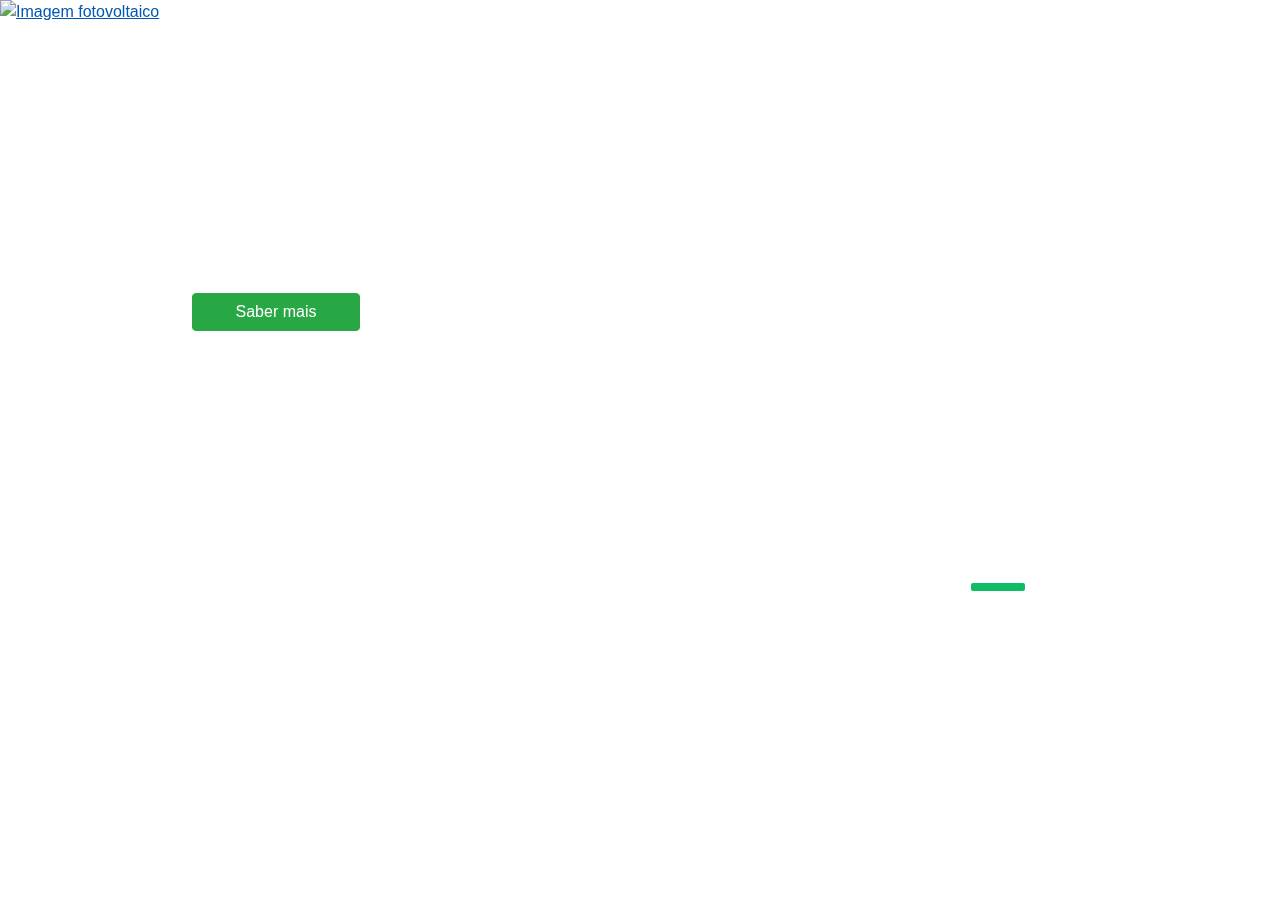
==== commit c3520cd9: "Update index.html" ====
--- a/index.html
+++ b/index.html
@@ -2,23 +2,22 @@
 <html>
 <head>
 <meta charset="UTF-8">
-    <meta name="viewport" content="width=device-width, initial-scale=1.0">
+<meta name="viewport" content="width=device-width, initial-scale=1.0">
 
-    <link href="https://maxcdn.bootstrapcdn.com/bootstrap/4.5.2/css/bootstrap.min.css" rel="stylesheet">
-    <!-- Swiper CSS -->
-    <link rel="stylesheet" href="https://unpkg.com/swiper/swiper-bundle.min.css">
-    <!-- Font Awesome for icons -->
-    <link rel="stylesheet" href="https://cdnjs.cloudflare.com/ajax/libs/font-awesome/5.15.4/css/all.min.css">
+<link href="https://maxcdn.bootstrapcdn.com/bootstrap/4.5.2/css/bootstrap.min.css" rel="stylesheet">
+<!-- Swiper CSS -->
+<link rel="stylesheet" href="https://unpkg.com/swiper/swiper-bundle.min.css">
+<!-- Font Awesome for icons -->
+<link rel="stylesheet" href="https://cdnjs.cloudflare.com/ajax/libs/font-awesome/5.15.4/css/all.min.css">
 <title>Page Title</title>
 </head>
 <body>
     <style>
-        body {
-margin: 0 !important;
+        body { 
             font-family: 'League Spartan', sans-serif !important;
-width: 100vw; height: 100vh; object-fit: cover; margin: 0;
-        }
- .secao { margin: 0 !important;}
+            height:100%;
+        }
+      
         .carousel-inner {
             display: flex !important;
             align-items: center !important;
@@ -28,11 +27,12 @@
             right: auto !important;
             text-align: left !important;
             top: 50% !important;
-            transform: translateY(-50%) !important;
+            transform: translateY(-50%) !important;   
         }
         .swiper-container {
             position: relative !important;
-            width: 100vw; height: 100vh; object-fit: cover; margin: 0;
+             
+            height: 700px;  
         }
         .swiper-controls {
             position: absolute !important;
@@ -42,18 +42,14 @@
             align-items: center !important;
             gap: 5px !important;
             width: 230px !important;
-            color: blue;
-            background: blue;
         }
         .swiper-button-prev, .swiper-button-next {
             display: inline-block !important;
             cursor: pointer !important;
             font-size: 45px !important;
-            //top: 50% !important;
             color: #fff !important;
             margin-top: -47px !important;
             transition: color 0.3s !important;
-            
         }
         .swiper-button-prev:hover,
         .swiper-button-next:hover {
@@ -90,29 +86,70 @@
             object-fit: cover !important;
             height: 100% !important;
         }
+        @media (max-width: 1200px) {
+            .swiper-container {
+                height: 500px !important;
+            }
+        }
+        @media (max-width: 992px) {
+            .swiper-container {
+                height: 500px !important;
+            }
+        }
         @media (max-width: 768px) {
             .carousel-inner {
-                height: 50vh !important;
+                height: 60vh !important;
             }
             .carousel-caption {
                 font-size: 14px !important;
+                left: 50% !important;
+                right: auto !important;
+                text-align: center !important;
+                top: 50% !important;
+                transform: translate(-50%, -50%) !important;
             }
             .btn-saber-mais {
                 font-size: 12px !important;
                 padding: 8px 12px !important;
             }
             .swiper-controls {
-                display: none !important;
+                bottom: 50px !important;
+                right: 50% !important;
+                transform: translateX(50%) !important;
+            }
+            .swiper-button-prev, .swiper-button-next {
+                font-size: 30px !important;
+                margin-top: 0 !important;
+            }
+            .swiper-container {
+                height: 310px !important;
             }
         }
         @media (max-width: 576px) {
             .carousel-caption {
                 font-size: 12px !important;
+                left: 50% !important;
+                right: auto !important;
+                text-align: center !important;
+                top: 50% !important;
+                transform: translate(-50%, -50%) !important;
             }
             .btn-saber-mais {
                 font-size: 10px !important;
                 padding: 6px 10px !important;
             }
+            .swiper-controls {
+                bottom: 30px !important;
+                right: 50% !important;
+                transform: translateX(50%) !important;
+            }
+            .swiper-button-prev, .swiper-button-next {
+                font-size: 25px !important;
+                margin-top: 0 !important;
+            }
+            .swiper-container {
+                height: 520px !important;
+            }
         }
     </style>
     <div class="swiper-container">
@@ -121,7 +158,7 @@
                 <a href="https://oakcharger.com/fotovoltaico" target="_parent">
                     <img src="https://files.fm/thumb_show.php?i=s5kqn2v5vh" class="d-block w-100 carousel-img" alt="Imagem fotovoltaico">
                 </a>
-                <div class="carousel-caption d-none d-md-block">
+                <div class="carousel-caption">
                     <h1>Painéis Fotovoltaicos</h1>
                     <h5>Instalação de Painéis Fotovoltaicos e Manutenção.</h5>
                     <!--<h5><strong>A partir de 24,90€/mês</strong></h5>-->
@@ -132,7 +169,7 @@
                 <a href="https://oakcharger.com/baterias" target="_parent">
                     <img src="https://files.fm/thumb_show.php?i=j2kdtrt2bh" class="d-block w-100 carousel-img" alt="Imagem lítio">
                 </a>
-                <div class="carousel-caption d-none d-md-block">
+                <div class="carousel-caption">
                     <h1>Baterias de Lítio</h1>
                     <h5>Manutenção e Venda de Packs de baterias de lítio para seu veículo, residência ou trotinete.</h5>
                     <a href="https://oakcharger.com/baterias" class="btn btn-success btn-saber-mais" target="_parent">Saber mais</a>
@@ -142,7 +179,7 @@
                 <a href="https://oakcharger.com/safe-oakcharger" target="_parent">
                     <img src="https://files.fm/thumb_show.php?i=ze38888ts7" class="d-block w-100 carousel-img" alt="Imagem 3">
                 </a>
-                <div class="carousel-caption d-none d-md-block">
+                <div class="carousel-caption">
                     <h1>Safe OakCharger</h1>
                     <h5>Não conte com a sorte!</h5>
                     <h5>A Oak Charger garante e certifica sua bateria de lítio para que não te preocupes mais.</h5>
@@ -153,7 +190,7 @@
                 <a href="https://oakcharger.com/loja" target="_parent">
                     <img src="https://files.fm/thumb_show.php?i=y6pjmzqgac" class="d-block w-100 carousel-img" alt="Imagem Loja">
                 </a>
-                <div class="carousel-caption d-none d-md-block">
+                <div class="carousel-caption">
                     <h1>Loja Online</h1>
                     <h5>Painéis Solares</h5>
                     <h5>Baterias de lítio</h5>
@@ -197,6 +234,5 @@
             },
         });
     </script>
-
 </body>
 </html>
